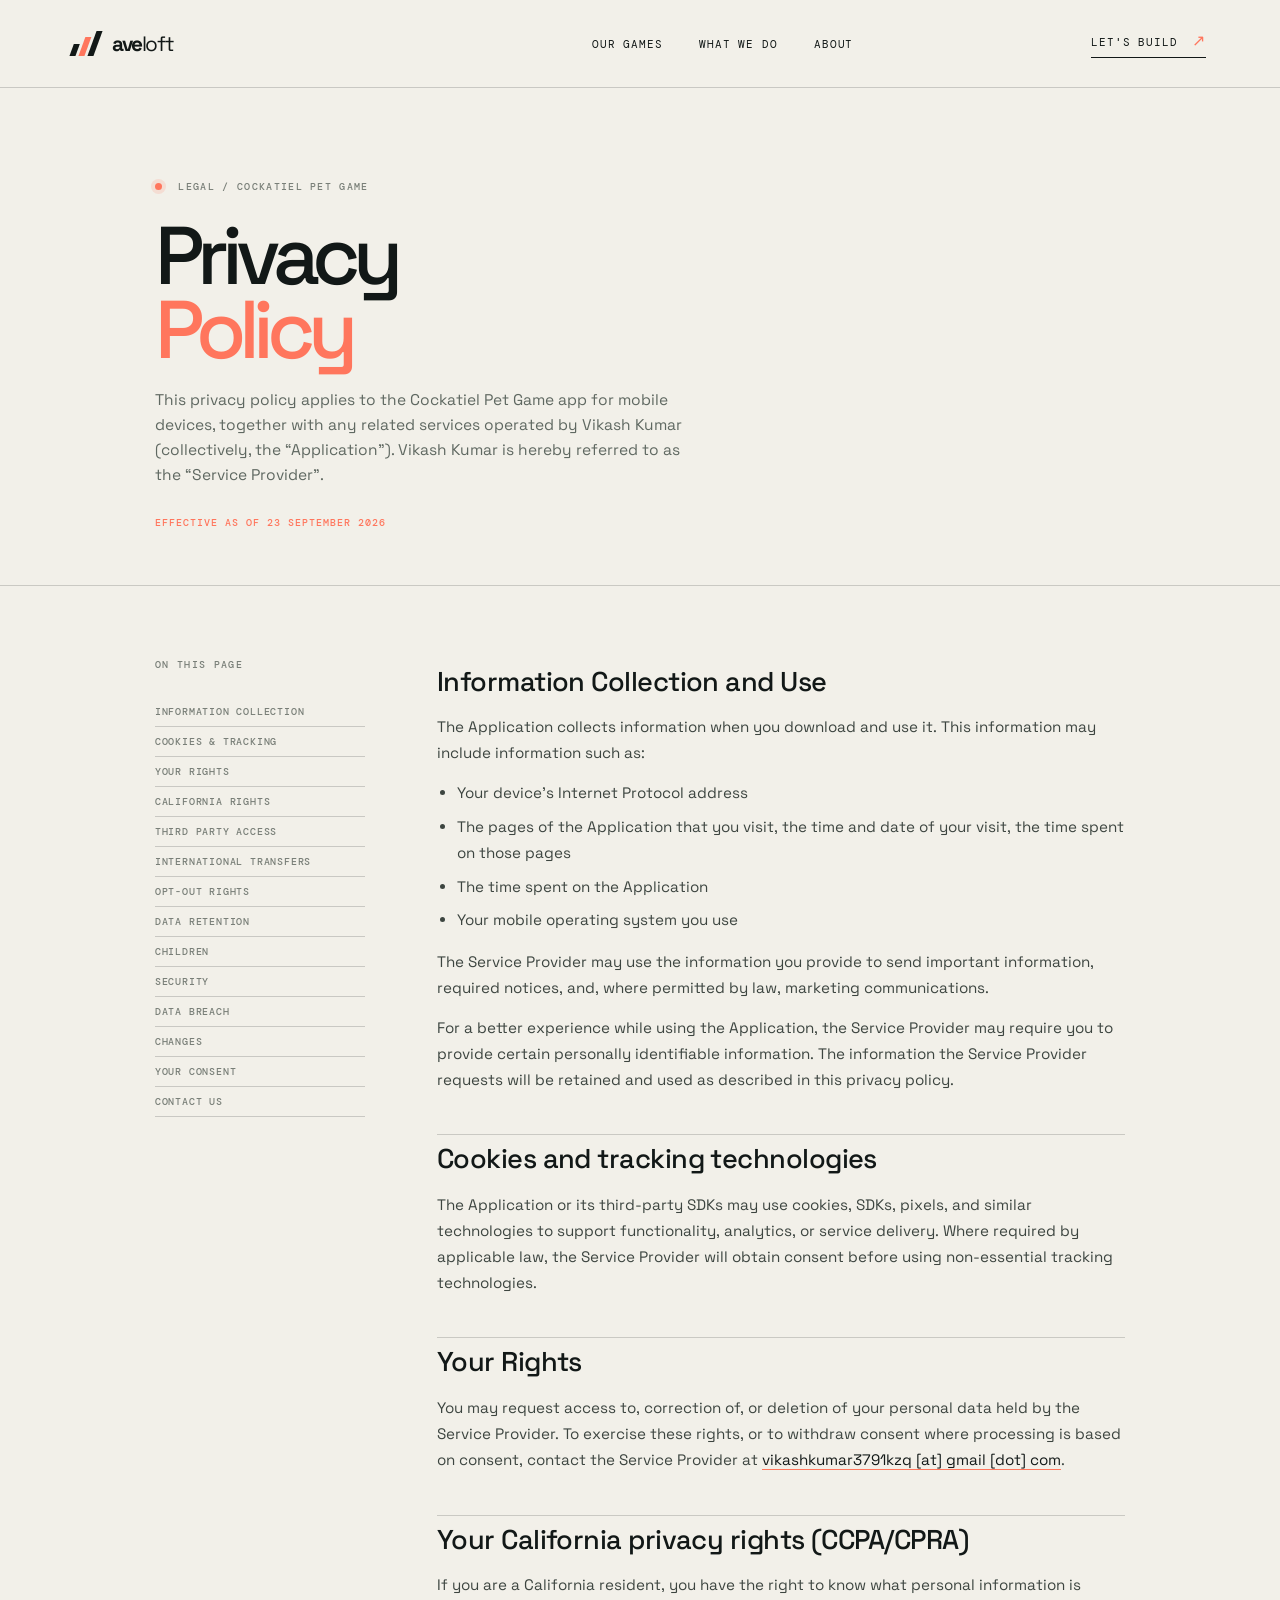
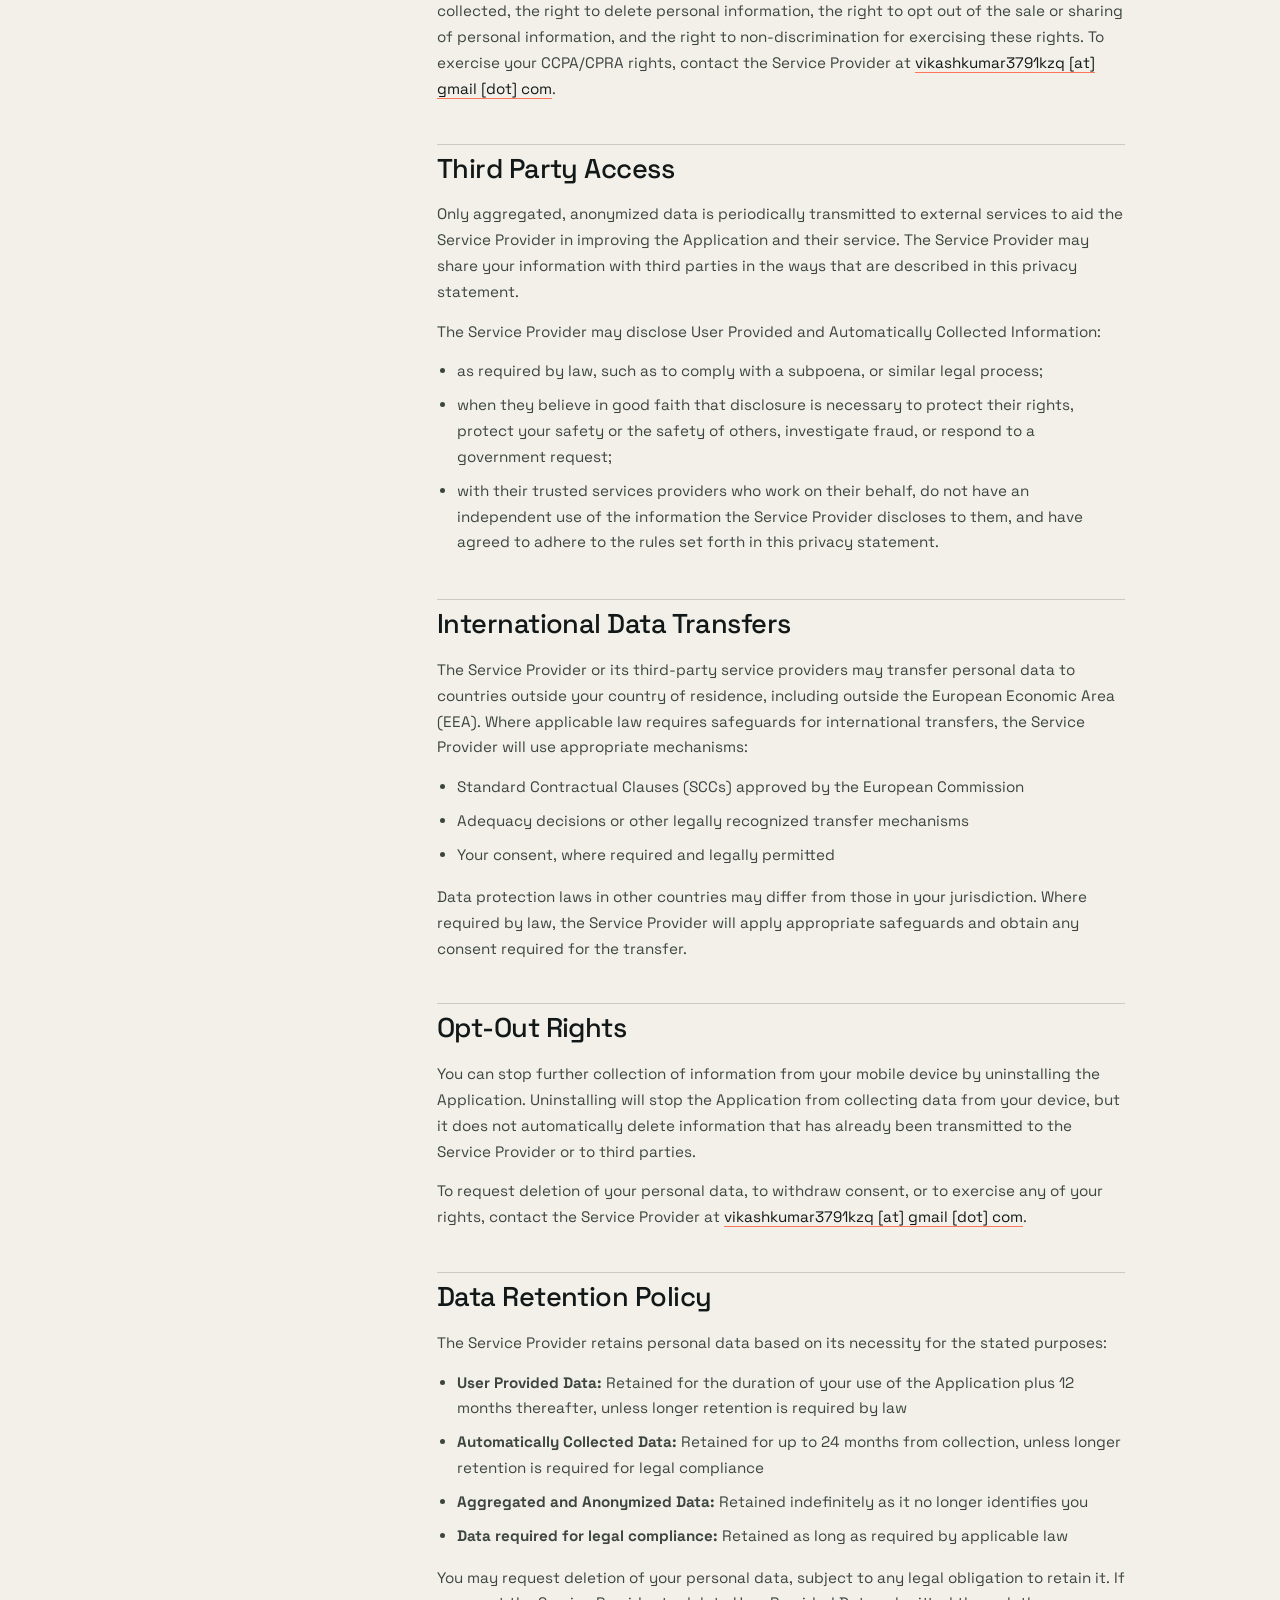
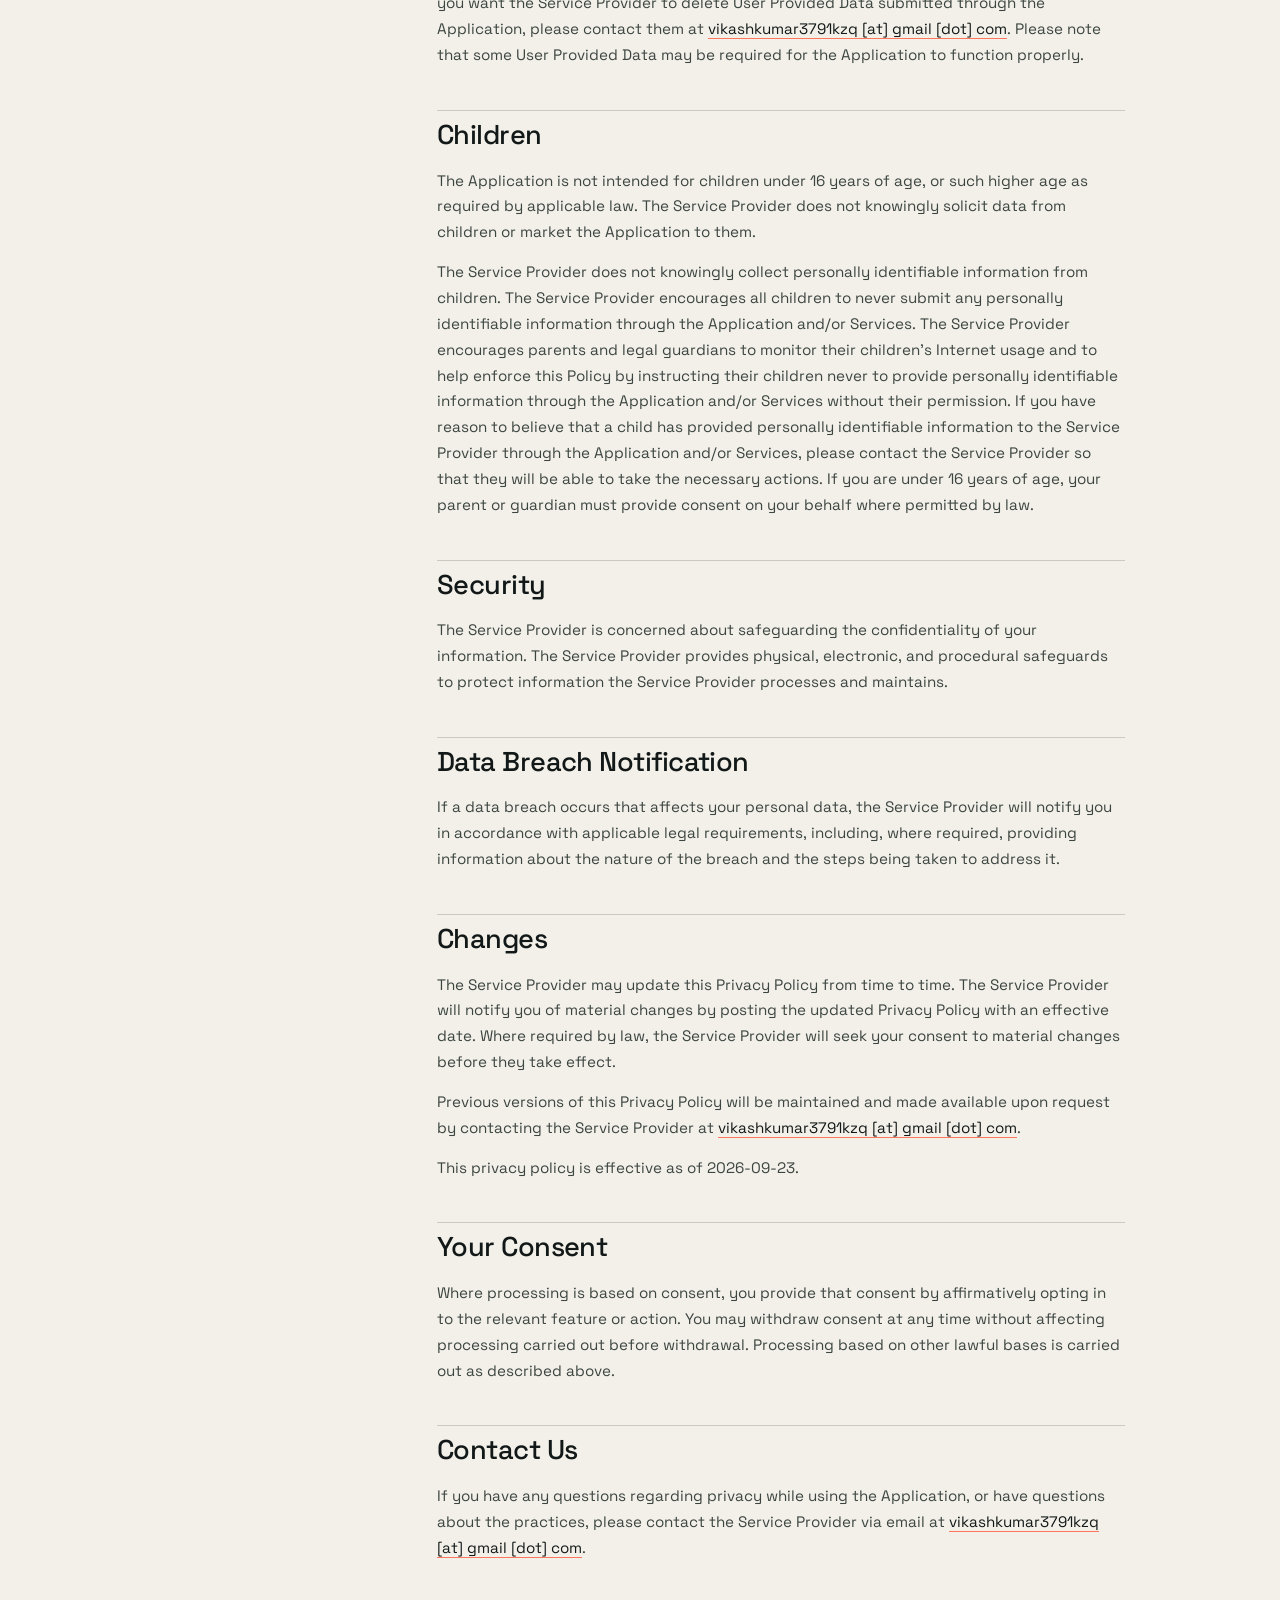
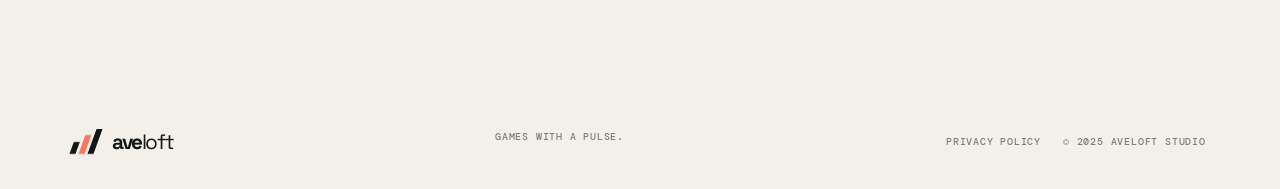
==== privacy-policy.html @ f34772c4 "privacy-policy-page" ====
<!doctype html>
<html lang="en">
<head>
  <meta charset="UTF-8" />
  <meta name="viewport" content="width=device-width, initial-scale=1.0" />
  <meta name="description" content="Privacy policy for the Cockatiel Pet Game app operated by Vikash Kumar / Aveloft." />
  <title>Privacy Policy / Aveloft</title>
  <link rel="preconnect" href="https://fonts.googleapis.com" />
  <link rel="preconnect" href="https://fonts.gstatic.com" crossorigin />
  <link href="https://fonts.googleapis.com/css2?family=DM+Mono:wght@400;500&family=Space+Grotesk:wght@400;500;600;700&display=swap" rel="stylesheet" />
  <link rel="stylesheet" href="styles.css" />
  <script src="script.js" defer></script>
</head>
<body>
  <div class="site-shell">
    <header class="site-header">
      <a class="brand" href="index.html" aria-label="Aveloft home">
        <span class="brand-mark"><i></i><i></i><i></i></span>
        <span>ave<span>loft</span></span>
      </a>
      <nav class="main-nav" aria-label="Main navigation">
        <a href="index.html#work">Our games</a>
        <a href="index.html#craft">What we do</a>
        <a href="index.html#about">About</a>
      </nav>
      <a class="header-cta" href="index.html#contact">Let's build <span>↗</span></a>
      <button class="menu-toggle" type="button" aria-label="Toggle navigation" aria-expanded="false"><span></span><span></span></button>
    </header>

    <main>
      <section class="policy-hero">
        <div>
          <p class="eyebrow"><span class="status-dot"></span> Legal / Cockatiel Pet Game</p>
          <h1>Privacy<br /><em>Policy</em></h1>
          <p class="hero-description">This privacy policy applies to the Cockatiel Pet Game app for mobile devices, together with any related services operated by Vikash Kumar (collectively, the “Application”). Vikash Kumar is hereby referred to as the “Service Provider”.</p>
          <p class="policy-effective">Effective as of 23 September 2026</p>
        </div>
      </section>

      <section class="policy-page">
        <aside class="policy-toc" aria-label="Policy sections">
          <p class="eyebrow">On this page</p>
          <a href="#collection">Information collection</a>
          <a href="#cookies">Cookies &amp; tracking</a>
          <a href="#rights">Your rights</a>
          <a href="#ccpa">California rights</a>
          <a href="#third-parties">Third party access</a>
          <a href="#transfers">International transfers</a>
          <a href="#opt-out">Opt-out rights</a>
          <a href="#retention">Data retention</a>
          <a href="#children">Children</a>
          <a href="#security">Security</a>
          <a href="#breach">Data breach</a>
          <a href="#changes">Changes</a>
          <a href="#consent">Your consent</a>
          <a href="#contact">Contact us</a>
        </aside>

        <article class="policy-article">
          <section id="collection">
            <h2>Information Collection and Use</h2>
            <p>The Application collects information when you download and use it. This information may include information such as:</p>
            <ul>
              <li>Your device’s Internet Protocol address</li>
              <li>The pages of the Application that you visit, the time and date of your visit, the time spent on those pages</li>
              <li>The time spent on the Application</li>
              <li>Your mobile operating system you use</li>
            </ul>
            <p>The Service Provider may use the information you provide to send important information, required notices, and, where permitted by law, marketing communications.</p>
            <p>For a better experience while using the Application, the Service Provider may require you to provide certain personally identifiable information. The information the Service Provider requests will be retained and used as described in this privacy policy.</p>
          </section>

          <section id="cookies">
            <h2>Cookies and tracking technologies</h2>
            <p>The Application or its third-party SDKs may use cookies, SDKs, pixels, and similar technologies to support functionality, analytics, or service delivery. Where required by applicable law, the Service Provider will obtain consent before using non-essential tracking technologies.</p>
          </section>

          <section id="rights">
            <h2>Your Rights</h2>
            <p>You may request access to, correction of, or deletion of your personal data held by the Service Provider. To exercise these rights, or to withdraw consent where processing is based on consent, contact the Service Provider at <a class="mail-guard" href="#contact" data-mail="dmlrYXNoa3VtYXIzNzkxa3px" data-host="Z21haWwuY29t">vikashkumar3791kzq [at] gmail [dot] com</a>.</p>
          </section>

          <section id="ccpa">
            <h2>Your California privacy rights (CCPA/CPRA)</h2>
            <p>If you are a California resident, you have the right to know what personal information is collected, the right to delete personal information, the right to opt out of the sale or sharing of personal information, and the right to non-discrimination for exercising these rights. To exercise your CCPA/CPRA rights, contact the Service Provider at <a class="mail-guard" href="#contact" data-mail="dmlrYXNoa3VtYXIzNzkxa3px" data-host="Z21haWwuY29t">vikashkumar3791kzq [at] gmail [dot] com</a>.</p>
          </section>

          <section id="third-parties">
            <h2>Third Party Access</h2>
            <p>Only aggregated, anonymized data is periodically transmitted to external services to aid the Service Provider in improving the Application and their service. The Service Provider may share your information with third parties in the ways that are described in this privacy statement.</p>
            <p>The Service Provider may disclose User Provided and Automatically Collected Information:</p>
            <ul>
              <li>as required by law, such as to comply with a subpoena, or similar legal process;</li>
              <li>when they believe in good faith that disclosure is necessary to protect their rights, protect your safety or the safety of others, investigate fraud, or respond to a government request;</li>
              <li>with their trusted services providers who work on their behalf, do not have an independent use of the information the Service Provider discloses to them, and have agreed to adhere to the rules set forth in this privacy statement.</li>
            </ul>
          </section>

          <section id="transfers">
            <h2>International Data Transfers</h2>
            <p>The Service Provider or its third-party service providers may transfer personal data to countries outside your country of residence, including outside the European Economic Area (EEA). Where applicable law requires safeguards for international transfers, the Service Provider will use appropriate mechanisms:</p>
            <ul>
              <li>Standard Contractual Clauses (SCCs) approved by the European Commission</li>
              <li>Adequacy decisions or other legally recognized transfer mechanisms</li>
              <li>Your consent, where required and legally permitted</li>
            </ul>
            <p>Data protection laws in other countries may differ from those in your jurisdiction. Where required by law, the Service Provider will apply appropriate safeguards and obtain any consent required for the transfer.</p>
          </section>

          <section id="opt-out">
            <h2>Opt-Out Rights</h2>
            <p>You can stop further collection of information from your mobile device by uninstalling the Application. Uninstalling will stop the Application from collecting data from your device, but it does not automatically delete information that has already been transmitted to the Service Provider or to third parties.</p>
            <p>To request deletion of your personal data, to withdraw consent, or to exercise any of your rights, contact the Service Provider at <a class="mail-guard" href="#contact" data-mail="dmlrYXNoa3VtYXIzNzkxa3px" data-host="Z21haWwuY29t">vikashkumar3791kzq [at] gmail [dot] com</a>.</p>
          </section>

          <section id="retention">
            <h2>Data Retention Policy</h2>
            <p>The Service Provider retains personal data based on its necessity for the stated purposes:</p>
            <ul>
              <li><strong>User Provided Data:</strong> Retained for the duration of your use of the Application plus 12 months thereafter, unless longer retention is required by law</li>
              <li><strong>Automatically Collected Data:</strong> Retained for up to 24 months from collection, unless longer retention is required for legal compliance</li>
              <li><strong>Aggregated and Anonymized Data:</strong> Retained indefinitely as it no longer identifies you</li>
              <li><strong>Data required for legal compliance:</strong> Retained as long as required by applicable law</li>
            </ul>
            <p>You may request deletion of your personal data, subject to any legal obligation to retain it. If you want the Service Provider to delete User Provided Data submitted through the Application, please contact them at <a class="mail-guard" href="#contact" data-mail="dmlrYXNoa3VtYXIzNzkxa3px" data-host="Z21haWwuY29t">vikashkumar3791kzq [at] gmail [dot] com</a>. Please note that some User Provided Data may be required for the Application to function properly.</p>
          </section>

          <section id="children">
            <h2>Children</h2>
            <p>The Application is not intended for children under 16 years of age, or such higher age as required by applicable law. The Service Provider does not knowingly solicit data from children or market the Application to them.</p>
            <p>The Service Provider does not knowingly collect personally identifiable information from children. The Service Provider encourages all children to never submit any personally identifiable information through the Application and/or Services. The Service Provider encourages parents and legal guardians to monitor their children’s Internet usage and to help enforce this Policy by instructing their children never to provide personally identifiable information through the Application and/or Services without their permission. If you have reason to believe that a child has provided personally identifiable information to the Service Provider through the Application and/or Services, please contact the Service Provider so that they will be able to take the necessary actions. If you are under 16 years of age, your parent or guardian must provide consent on your behalf where permitted by law.</p>
          </section>

          <section id="security">
            <h2>Security</h2>
            <p>The Service Provider is concerned about safeguarding the confidentiality of your information. The Service Provider provides physical, electronic, and procedural safeguards to protect information the Service Provider processes and maintains.</p>
          </section>

          <section id="breach">
            <h2>Data Breach Notification</h2>
            <p>If a data breach occurs that affects your personal data, the Service Provider will notify you in accordance with applicable legal requirements, including, where required, providing information about the nature of the breach and the steps being taken to address it.</p>
          </section>

          <section id="changes">
            <h2>Changes</h2>
            <p>The Service Provider may update this Privacy Policy from time to time. The Service Provider will notify you of material changes by posting the updated Privacy Policy with an effective date. Where required by law, the Service Provider will seek your consent to material changes before they take effect.</p>
            <p>Previous versions of this Privacy Policy will be maintained and made available upon request by contacting the Service Provider at <a class="mail-guard" href="#contact" data-mail="dmlrYXNoa3VtYXIzNzkxa3px" data-host="Z21haWwuY29t">vikashkumar3791kzq [at] gmail [dot] com</a>.</p>
            <p>This privacy policy is effective as of 2026-09-23.</p>
          </section>

          <section id="consent">
            <h2>Your Consent</h2>
            <p>Where processing is based on consent, you provide that consent by affirmatively opting in to the relevant feature or action. You may withdraw consent at any time without affecting processing carried out before withdrawal. Processing based on other lawful bases is carried out as described above.</p>
          </section>

          <section id="contact">
            <h2>Contact Us</h2>
            <p>If you have any questions regarding privacy while using the Application, or have questions about the practices, please contact the Service Provider via email at <a class="mail-guard" href="#contact" data-mail="dmlrYXNoa3VtYXIzNzkxa3px" data-host="Z21haWwuY29t">vikashkumar3791kzq [at] gmail [dot] com</a>.</p>
          </section>
        </article>
      </section>
    </main>

    <footer class="site-footer">
      <a class="brand" href="index.html"><span class="brand-mark"><i></i><i></i><i></i></span><span>ave<span>loft</span></span></a>
      <p>Games with a pulse.</p>
      <div class="footer-meta">
        <a href="privacy-policy.html">Privacy Policy</a>
        <span class="footer-copy">© 2025 Aveloft Studio</span>
      </div>
    </footer>
  </div>
</body>
</html>
---- styles.css ----
:root{--ink:#121817;--paper:#f2f0e9;--lime:#d8f36b;--coral:#ff765d;--muted:#797f78;--line:rgba(18,24,23,.18);--mono:'DM Mono',monospace;--display:'Space Grotesk',sans-serif}*{box-sizing:border-box}html{scroll-behavior:smooth}body{margin:0;background:var(--paper);color:var(--ink);font-family:var(--display);overflow-x:hidden}.site-shell{max-width:1440px;margin:0 auto;background:var(--paper)}.site-header{height:88px;display:flex;align-items:center;justify-content:space-between;padding:0 5.8vw;border-bottom:1px solid var(--line);position:relative;z-index:4}.brand{display:flex;align-items:center;gap:11px;color:var(--ink);text-decoration:none;font-size:1.3rem;font-weight:700;letter-spacing:-.07em}.brand>span:last-child>span{font-weight:400}.brand-mark{width:27px;height:25px;display:flex;align-items:end;gap:3px;transform:skew(-20deg)}.brand-mark i{width:6px;background:var(--ink);display:block}.brand-mark i:nth-child(1){height:12px}.brand-mark i:nth-child(2){height:19px;background:var(--coral)}.brand-mark i:nth-child(3){height:25px}.main-nav{display:flex;gap:36px;margin-left:16%}.main-nav a,.header-cta,.text-link{color:var(--ink);text-decoration:none;font-family:var(--mono);font-size:.7rem;text-transform:uppercase;letter-spacing:.08em}.main-nav a{transition:color .2s}.main-nav a:hover{color:var(--coral)}.header-cta{border-bottom:1px solid var(--ink);padding-bottom:6px}.header-cta span,.text-link span,.contact-email span{color:var(--coral);font-size:1rem;margin-left:6px}.menu-toggle{display:none;background:none;border:0}.hero{min-height:675px;display:grid;grid-template-columns:47% 53%;position:relative;border-bottom:1px solid var(--line)}.hero-copy{padding:116px 5.8vw 80px 12.1vw;position:relative;z-index:1}.eyebrow{font:500 .64rem var(--mono);text-transform:uppercase;letter-spacing:.13em;margin:0 0 26px;color:var(--muted)}.status-dot{display:inline-block;background:var(--coral);width:7px;height:7px;border-radius:50%;margin-right:9px;box-shadow:0 0 0 4px rgba(255,118,93,.16)}h1,h2,h3,p{margin-top:0}h1,h2{font-weight:500;letter-spacing:-.085em;line-height:.9}h1{font-size:clamp(4rem,7.2vw,7rem);margin-bottom:34px}h1 em,h2 em{font-style:normal;color:var(--coral)}.hero-description{font-size:.97rem;line-height:1.6;max-width:340px;color:#5f6861}.hero-actions{display:flex;align-items:center;gap:28px;margin-top:42px}.button{display:inline-flex;align-items:center;gap:29px;text-decoration:none;font:500 .67rem var(--mono);text-transform:uppercase;letter-spacing:.08em;padding:16px 18px}.button-primary{background:var(--ink);color:var(--paper);transition:transform .2s,background .2s}.button-primary:hover{background:var(--coral);transform:translateY(-3px)}.button-primary span{font-size:1.1rem}.text-link{border-bottom:1px solid var(--ink);padding-bottom:6px}.hero-art{background:#1d2825;position:relative;overflow:hidden;min-height:675px}.hero-art:before{content:'';position:absolute;inset:0;background:linear-gradient(125deg,rgba(216,243,107,.16),transparent 48%),repeating-linear-gradient(130deg,transparent 0 85px,rgba(216,243,107,.04) 86px 87px)}.art-label,.visual-tag,.art-index,.craft-note{font:500 .6rem var(--mono);letter-spacing:.12em;color:var(--lime)}.art-label{position:absolute;top:34px;left:36px}.moon{width:185px;height:185px;border:1px solid rgba(216,243,107,.45);border-radius:50%;position:absolute;top:101px;right:15%;box-shadow:0 0 70px rgba(216,243,107,.16)}.moon:after{content:'';position:absolute;width:120px;height:120px;background:var(--lime);border-radius:50%;top:25px;left:22px;opacity:.9;filter:blur(1px)}.mountain{position:absolute;bottom:170px;width:0;height:0;border-left:240px solid transparent;border-right:240px solid transparent}.mountain-back{right:26%;border-bottom:260px solid #334740;transform:scale(1.35)}.mountain-front{right:-2%;border-left-width:300px;border-right-width:300px;border-bottom:205px solid #273632}.road{position:absolute;bottom:-40px;left:26%;width:58%;height:260px;background:#111b19;clip-path:polygon(38% 0,60% 0,100% 100%,0 100%);border-top:1px solid var(--lime);transform:rotate(2deg)}.road span{position:absolute;height:35px;width:4px;background:var(--lime);left:50%;opacity:.75}.road span:nth-child(1){top:35px}.road span:nth-child(2){top:105px}.road span:nth-child(3){top:181px}.hero-car{position:absolute;bottom:144px;left:46%;width:145px;height:62px;transform:rotate(-8deg);z-index:2}.car-body{position:absolute;bottom:8px;left:4px;width:130px;height:31px;background:var(--coral);clip-path:polygon(0 35%,20% 25%,36% 0,69% 0,86% 27%,100% 34%,96% 83%,75% 100%,22% 100%,4% 78%)}.car-window{position:absolute;left:43px;top:5px;width:42px;height:18px;background:#1d2825;clip-path:polygon(0 100%,23% 0,67% 0,100% 100%)}.wheel{position:absolute;bottom:0;width:20px;height:20px;border-radius:50%;background:#0c1110;border:4px solid #59645c}.wheel-left{left:21px}.wheel-right{right:17px}.art-caption{position:absolute;bottom:34px;left:36px;color:var(--paper);display:flex;flex-direction:column;gap:7px}.art-caption strong{font-size:1.1rem;font-weight:500}.art-caption span{font:500 .6rem var(--mono);color:var(--lime);text-transform:uppercase}.art-index{position:absolute;right:34px;bottom:35px;text-align:right;font-size:1.45rem;line-height:1}.art-index small{font-size:.6rem;color:#8e9c8c}.hero-scroll{position:absolute;bottom:34px;left:5.8vw;font:500 .6rem var(--mono);text-transform:uppercase;letter-spacing:.11em;color:var(--muted)}.hero-scroll span{color:var(--coral);font-size:1rem;margin-left:12px}.marquee{overflow:hidden;background:var(--lime);padding:19px 0;border-bottom:1px solid var(--ink)}.marquee-track{display:flex;align-items:center;justify-content:space-around;white-space:nowrap;animation:slide 24s linear infinite;font:500 .71rem var(--mono);letter-spacing:.13em}.marquee b{font-size:1rem;color:var(--coral)}@keyframes slide{to{transform:translateX(-15%)}}.section{padding:130px 12.1vw}.section-heading{display:flex;justify-content:space-between;align-items:end;margin-bottom:62px}.section-heading h2,.craft-copy h2,.about-heading h2,.contact h2{font-size:clamp(3.4rem,6vw,6rem);margin:0}.section-intro{max-width:235px;line-height:1.5;color:var(--muted);font-size:.85rem;margin-bottom:7px}.project-grid{display:grid;grid-template-columns:repeat(3,1fr);gap:18px}.project-card{min-width:0}.project-visual{height:350px;position:relative;overflow:hidden}.racer-visual{background:#e9d57c}.racer-visual:before{content:'';position:absolute;background:#344942;width:120%;height:76px;transform:rotate(-28deg);top:123px;left:-20px;border-top:6px solid var(--coral);border-bottom:6px solid var(--ink)}.track-line{position:absolute;top:165px;left:-10px;width:120%;height:2px;background:var(--lime);transform:rotate(-28deg)}.mini-car{position:absolute;top:142px;left:48%;width:48px;height:21px;background:var(--coral);transform:rotate(-28deg);z-index:1;box-shadow:18px 10px 0 -7px var(--ink),-15px -1px 0 -7px var(--ink)}.obby-visual{background:#8bbfc4}.obby-visual:before{content:'';position:absolute;inset:0;background:linear-gradient(150deg,transparent 40%,rgba(255,255,255,.24) 41% 43%,transparent 44%)}.obby-block{position:absolute;background:var(--coral);transform:rotate(45deg);box-shadow:7px 7px 0 rgba(18,24,23,.18)}.block-a{width:90px;height:90px;left:12%;top:38%}.block-b{width:125px;height:125px;right:11%;top:16%;background:var(--lime)}.block-c{width:50px;height:50px;right:28%;bottom:8%;background:var(--ink)}.obby-character{position:absolute;width:27px;height:57px;background:var(--ink);top:38%;left:49%;border-radius:12px 12px 7px 7px;z-index:2}.obby-character:before{content:'';position:absolute;width:31px;height:31px;background:var(--paper);border:5px solid var(--ink);border-radius:50%;top:-24px;left:-2px}.open-visual{background:#e78161}.open-visual:before{content:'';position:absolute;inset:0;background:linear-gradient(170deg,rgba(216,243,107,.58),transparent 48%),linear-gradient(20deg,#37554c 0 30%,transparent 30%)}.open-sun{position:absolute;width:125px;height:125px;border-radius:50%;border:1px solid var(--paper);right:14%;top:15%;box-shadow:0 0 0 22px rgba(242,240,233,.08)}.open-tower{position:absolute;bottom:95px;left:42%;width:38px;height:130px;background:var(--ink);clip-path:polygon(27% 0,75% 0,100% 100%,0 100%)}.open-tower:after{content:'';position:absolute;top:25px;left:12px;width:7px;height:7px;background:var(--lime);box-shadow:0 27px var(--lime),0 54px var(--lime)}.open-ground{position:absolute;bottom:-25px;left:-10%;width:125%;height:100px;background:#304b42;border-radius:50% 50% 0 0}.visual-tag{position:absolute;z-index:3;top:20px;left:20px;color:var(--ink)}.visual-number{position:absolute;z-index:3;right:20px;bottom:17px;font:500 4rem var(--display);color:rgba(242,240,233,.55);letter-spacing:-.1em}.project-meta{display:flex;justify-content:space-between;padding:20px 4px 0;border-top:1px solid var(--line);margin-top:10px}.project-meta h3{font-size:1.25rem;font-weight:500;letter-spacing:-.05em;margin-bottom:6px}.project-meta p{font-size:.78rem;color:var(--muted)}.project-arrow{font-size:1.35rem;color:var(--coral)}.craft{background:var(--ink);color:var(--paper);display:grid;grid-template-columns:48% 40%;gap:12%;align-items:center;padding-top:140px;padding-bottom:140px}.craft .eyebrow{color:#8b978e}.craft-visual{height:420px;position:relative;background:#25352f;overflow:hidden}.craft-visual:before{content:'';position:absolute;inset:0;background:linear-gradient(140deg,rgba(216,243,107,.23),transparent 40%);clip-path:polygon(0 0,100% 0,45% 100%,0 100%)}.wireframe-sphere{position:absolute;left:18%;top:16%;width:290px;height:290px;border-radius:50%;background:repeating-radial-gradient(ellipse at center,transparent 0 23px,rgba(216,243,107,.23) 24px 25px),repeating-linear-gradient(90deg,transparent 0 27px,rgba(216,243,107,.2) 28px 29px);transform:rotate(-18deg);border:1px solid var(--lime);box-shadow:0 0 50px rgba(216,243,107,.13)}.craft-orbit{position:absolute;border:1px solid var(--coral);width:360px;height:130px;border-radius:50%;left:3%;top:35%;transform:rotate(-32deg)}.orbit-two{transform:rotate(52deg);border-color:rgba(242,240,233,.5)}.craft-note{position:absolute;right:21px;bottom:20px;line-height:1.6}.craft-copy h2{color:var(--paper);margin-bottom:30px}.craft-copy>p:not(.eyebrow){color:#9ba59d;max-width:390px;font-size:.94rem;line-height:1.7}.skill-list{border-top:1px solid #46544c;margin-top:44px}.skill-list>div{display:grid;grid-template-columns:35px 1fr auto;align-items:baseline;padding:16px 0;border-bottom:1px solid #46544c}.skill-list span,.skill-list small{font:500 .61rem var(--mono);color:#839087}.skill-list strong{font-weight:500;font-size:.9rem}.about{display:grid;grid-template-columns:48% 40%;gap:12%;border-bottom:1px solid var(--line)}.about-body>p{font-size:1.22rem;line-height:1.45;max-width:480px;letter-spacing:-.03em}.about-stats{display:flex;gap:34px;border-top:1px solid var(--line);margin-top:65px;padding-top:20px}.about-stats div{display:flex;flex-direction:column;gap:7px}.about-stats strong{font-size:1.65rem;font-weight:500;color:var(--coral)}.about-stats span{font:500 .58rem var(--mono);text-transform:uppercase;color:var(--muted)}.contact{background:var(--coral);min-height:510px;position:relative;overflow:hidden}.contact:before{content:'AV';position:absolute;font-size:33vw;font-weight:700;letter-spacing:-.15em;right:-.04em;bottom:-.21em;color:rgba(18,24,23,.08)}.contact-inner{position:relative;z-index:1}.contact .eyebrow{color:rgba(18,24,23,.6)}.contact h2{color:var(--ink);margin-bottom:30px}.contact-inner>p:not(.eyebrow){max-width:340px;line-height:1.55;color:rgba(18,24,23,.68);font-size:.9rem}.contact-email{display:inline-flex;color:var(--ink);font-size:1.1rem;text-decoration:none;border-bottom:1px solid var(--ink);padding-bottom:7px;margin-top:25px}.contact-stamp{position:absolute;right:12%;top:30%;width:115px;height:115px;border:1px solid var(--ink);border-radius:50%;display:grid;place-content:center;text-align:center;font-size:2.3rem;line-height:.75;transform:rotate(12deg)}.contact-stamp span{font:500 .48rem var(--mono);margin-top:11px}.site-footer{display:flex;align-items:center;justify-content:space-between;padding:34px 5.8vw;background:var(--paper)}.site-footer p,.footer-copy{font:500 .62rem var(--mono);text-transform:uppercase;color:var(--muted);letter-spacing:.08em}.reveal{opacity:0;transform:translateY(20px);transition:opacity .7s ease,transform .7s ease}.reveal.is-visible{opacity:1;transform:translateY(0)}.reveal-delay{transition-delay:.13s}.reveal-delay-2{transition-delay:.25s}@media(max-width:800px){.site-header{height:74px;padding:0 24px}.main-nav{display:none;position:absolute;top:74px;left:0;right:0;background:var(--paper);margin:0;padding:25px 24px;flex-direction:column;gap:22px;border-bottom:1px solid var(--line)}.main-nav.open{display:flex}.header-cta{display:none}.menu-toggle{display:flex;flex-direction:column;gap:6px}.menu-toggle span{display:block;width:23px;height:1px;background:var(--ink)}.hero{display:block;min-height:0}.hero-copy{padding:75px 24px 70px}.hero-art{min-height:490px}.hero-scroll{display:none}.moon{width:145px;height:145px;top:75px}.moon:after{width:90px;height:90px}.mountain{bottom:135px}.mountain-back{right:5%;border-left-width:180px;border-right-width:180px;border-bottom-width:190px}.mountain-front{right:-20%;border-left-width:220px;border-right-width:220px;border-bottom-width:160px}.road{left:10%;width:85%;height:210px}.hero-car{bottom:122px;left:38%}.art-caption{left:24px;bottom:24px}.art-index{right:24px;bottom:24px}.section{padding:85px 24px}.section-heading{display:block;margin-bottom:43px}.section-heading h2,.craft-copy h2,.about-heading h2,.contact h2{font-size:3.7rem}.section-intro{margin-top:28px}.project-grid{display:block}.project-card{margin-bottom:44px}.project-visual{height:300px}.craft{display:block;padding-top:85px;padding-bottom:85px}.craft-visual{height:320px;margin-bottom:65px}.wireframe-sphere{width:220px;height:220px;left:12%;top:13%}.craft-orbit{width:290px}.about{display:block}.about-body{margin-top:50px}.about-stats{gap:20px;margin-top:50px}.about-stats strong{font-size:1.35rem}.contact{min-height:520px}.contact-stamp{right:10%;top:59%;width:92px;height:92px;font-size:1.8rem}.site-footer{padding:28px 24px;flex-wrap:wrap;gap:20px}.site-footer p{order:3;width:100%;margin:0}.footer-copy{font-size:.52rem} }

.footer-meta{display:flex;align-items:center;gap:22px}
.footer-meta a{font:500 .62rem var(--mono);text-transform:uppercase;color:var(--muted);letter-spacing:.08em;text-decoration:none;border-bottom:1px solid transparent}
.footer-meta a:hover{color:var(--coral);border-bottom-color:var(--coral)}
.policy-hero{padding:92px 12.1vw 56px;border-bottom:1px solid var(--line)}
.policy-hero h1{font-size:clamp(3.2rem,6.4vw,5.6rem);margin-bottom:22px}
.policy-hero .hero-description{max-width:540px}
.policy-effective{font:500 .62rem var(--mono);text-transform:uppercase;letter-spacing:.1em;color:var(--coral);margin:28px 0 0}
.policy-page{padding:72px 12.1vw 120px;display:grid;grid-template-columns:210px minmax(0,720px);gap:72px;align-items:start}
.policy-toc{position:sticky;top:28px}
.policy-toc a{display:block;color:var(--muted);text-decoration:none;font:500 .62rem var(--mono);text-transform:uppercase;letter-spacing:.08em;padding:8px 0;border-bottom:1px solid var(--line);transition:color .2s}
.policy-toc a:hover{color:var(--coral)}
.policy-article section{padding:8px 0 28px;border-bottom:1px solid var(--line)}
.policy-article section:last-child{border-bottom:0;padding-bottom:0}
.policy-article h2{font-size:1.7rem;letter-spacing:-.02em;line-height:1.2;margin:0 0 16px}
.policy-article p,.policy-article li{font-size:.95rem;line-height:1.7;letter-spacing:0;color:#3d4540}
.policy-article p{margin:0 0 14px}
.policy-article ul{margin:0 0 16px;padding-left:20px}
.policy-article li{margin-bottom:8px}
.policy-article a{color:var(--ink);text-decoration:none;border-bottom:1px solid var(--coral)}
.policy-article a:hover{color:var(--coral)}
.policy-note{font:500 .62rem var(--mono);text-transform:uppercase;letter-spacing:.08em;color:var(--muted)!important;margin-top:28px!important}
@media(max-width:800px){.policy-hero{padding:72px 24px 44px}.policy-page{display:block;padding:48px 24px 90px}.policy-toc{position:static;margin-bottom:42px}.policy-article h2{font-size:1.4rem}.footer-meta{order:2}}
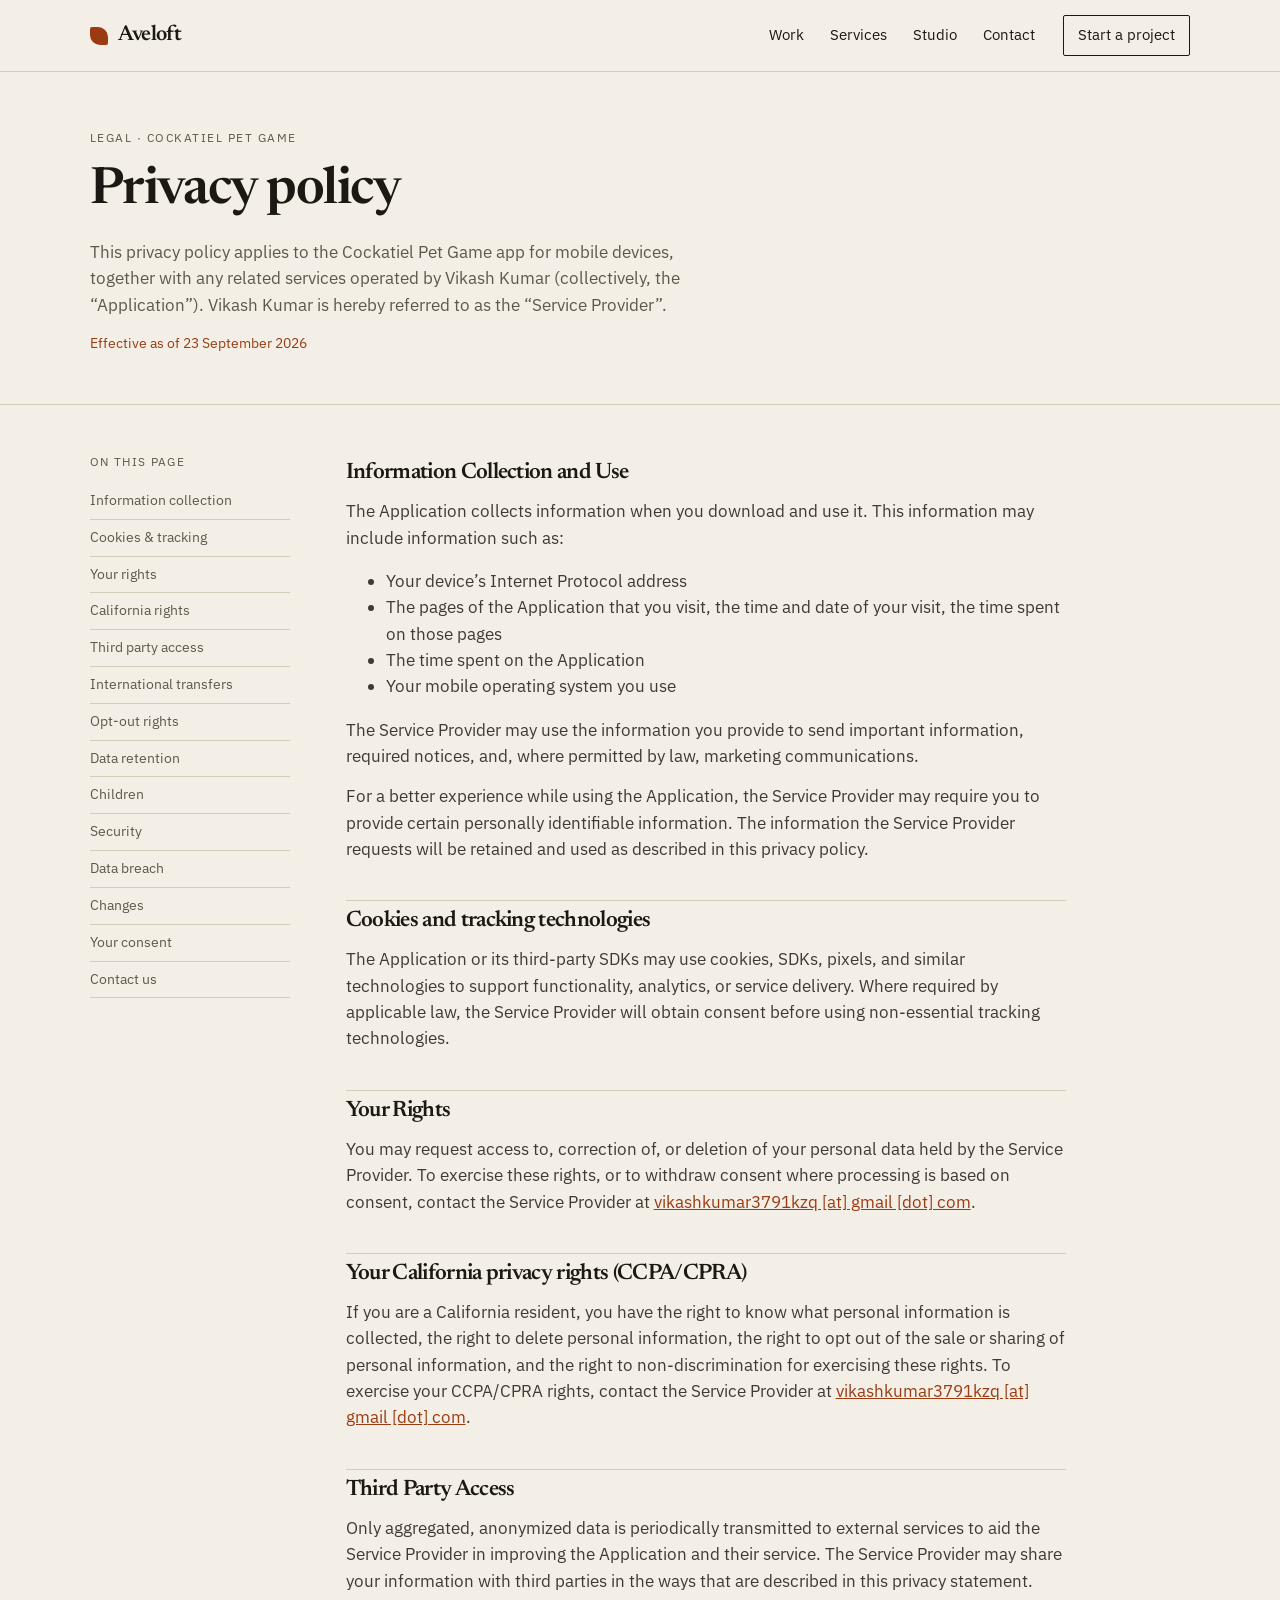
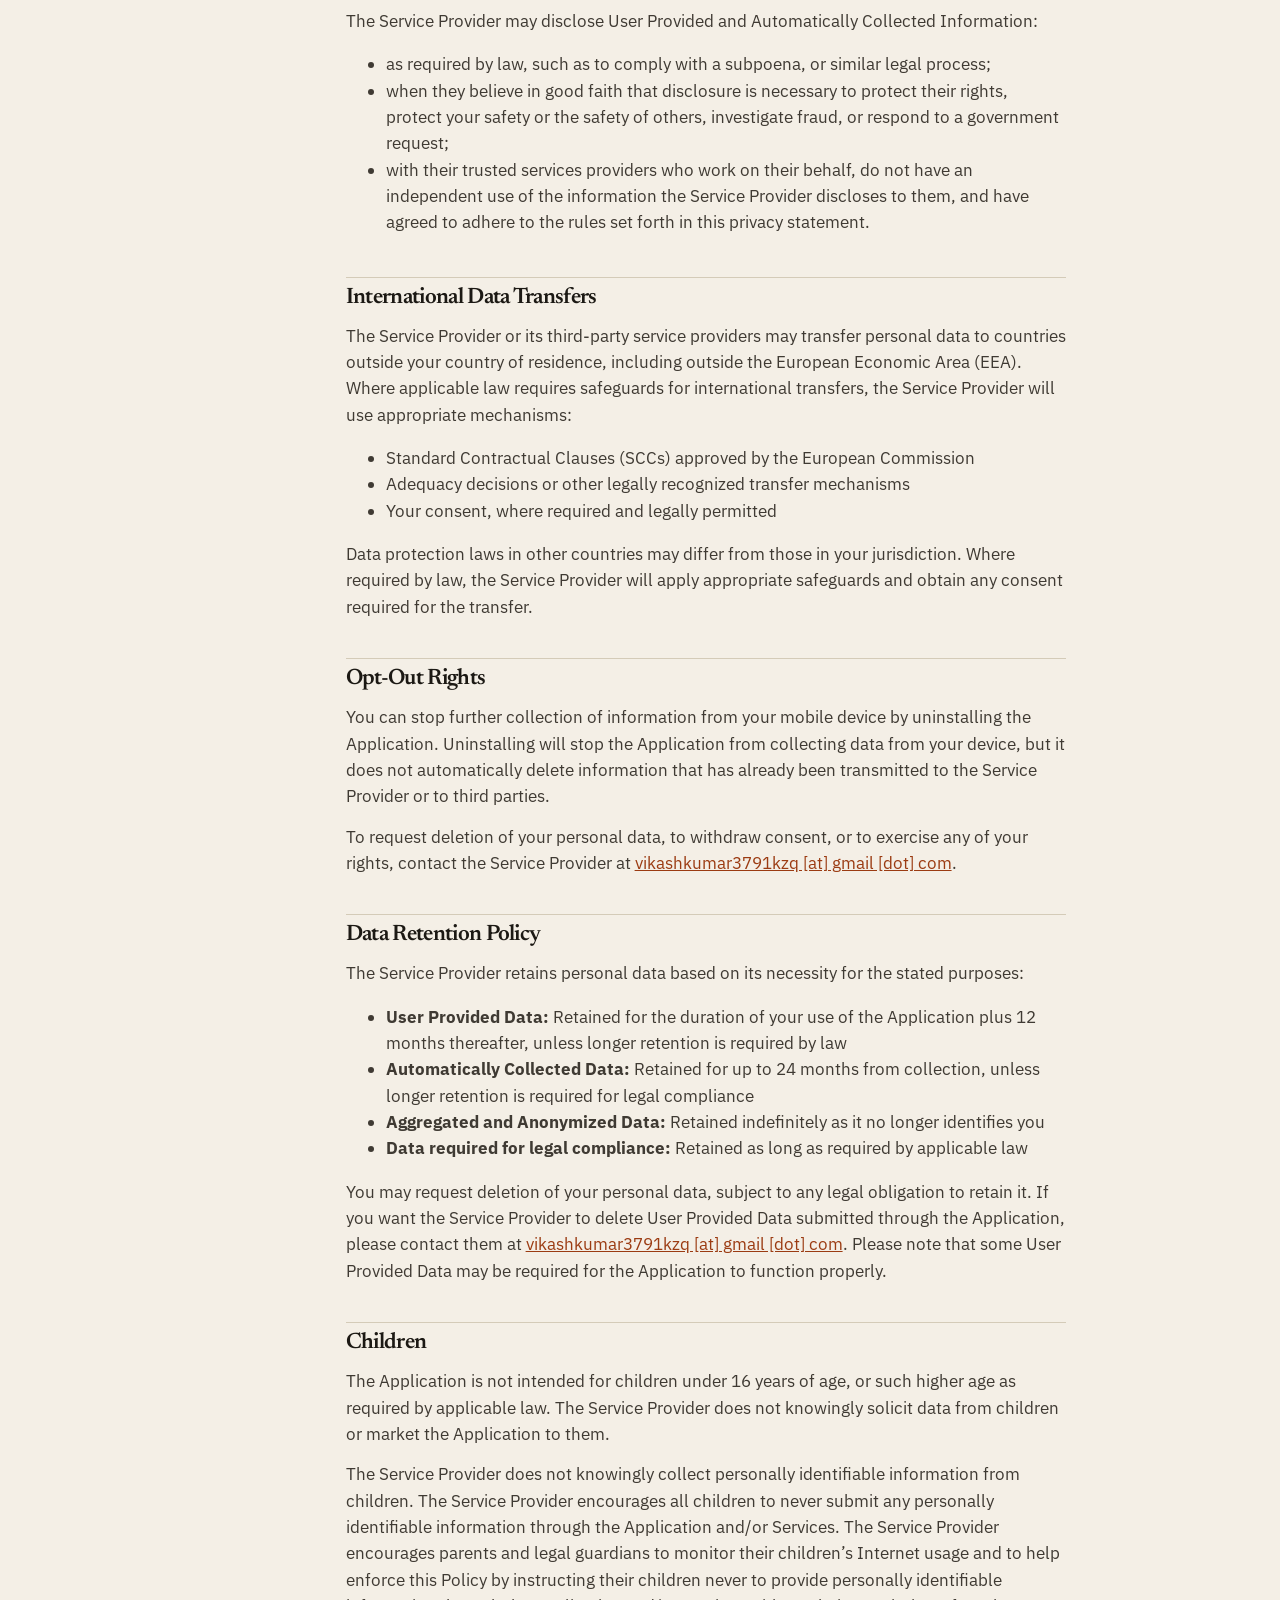
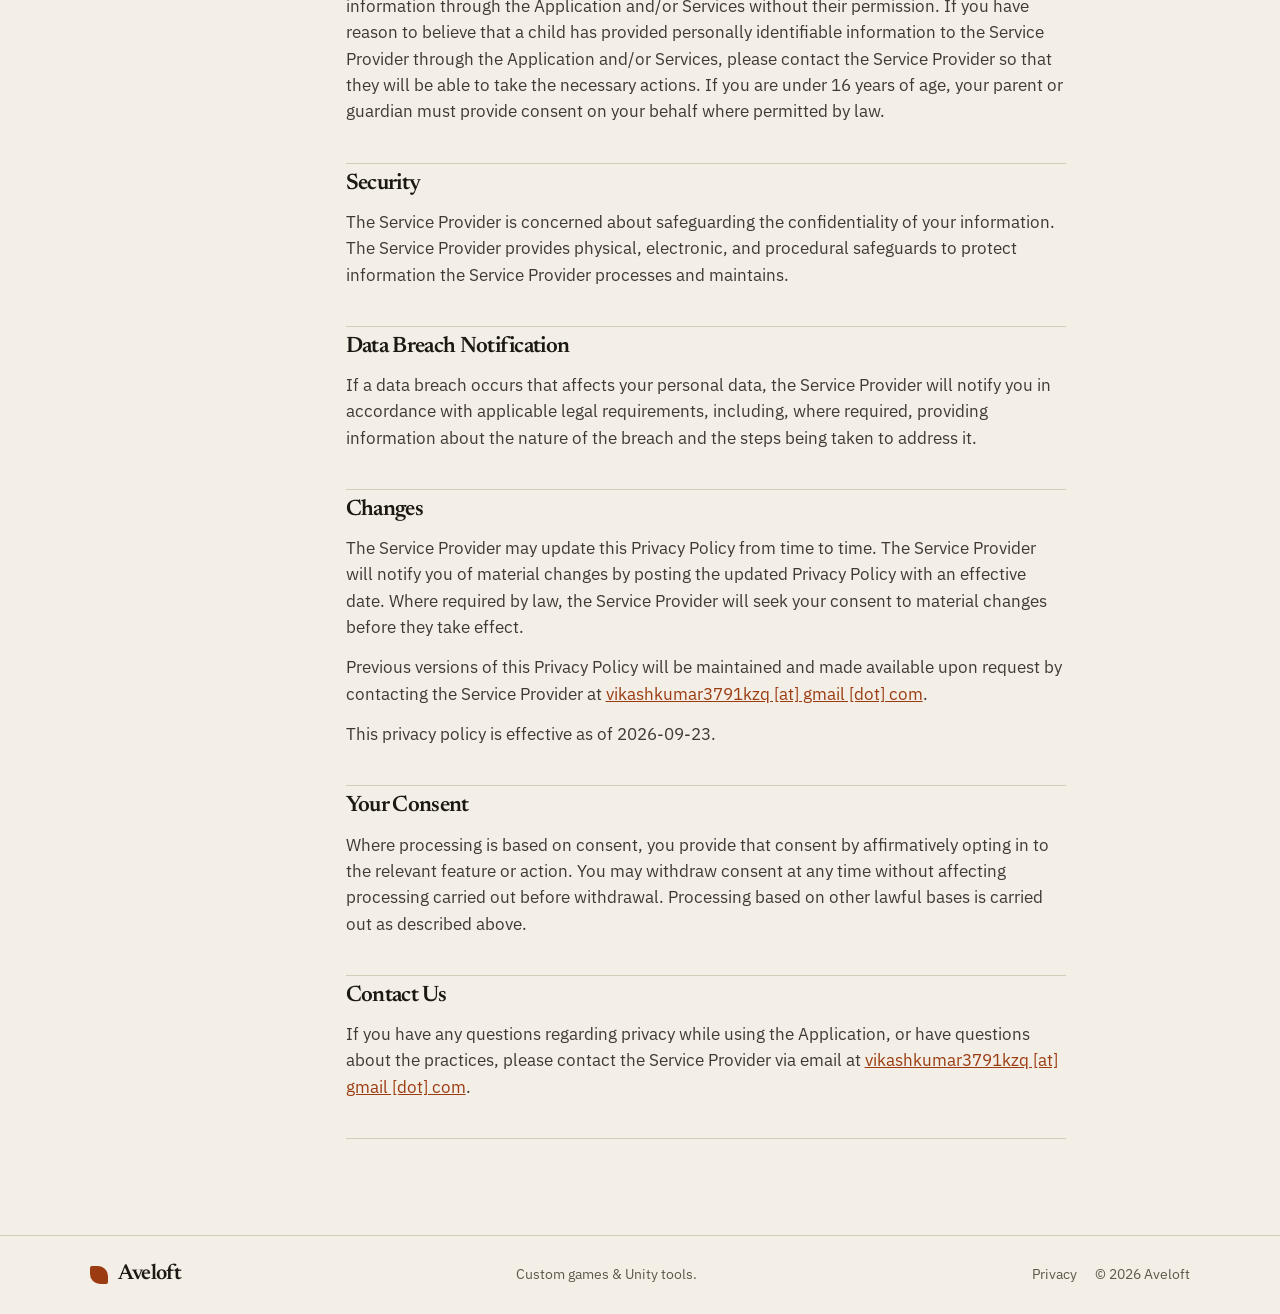
==== commit ac8d1ed3: "Webiste edit" ====
--- a/privacy-policy.html
+++ b/privacy-policy.html
@@ -4,42 +4,43 @@
   <meta charset="UTF-8" />
   <meta name="viewport" content="width=device-width, initial-scale=1.0" />
   <meta name="description" content="Privacy policy for the Cockatiel Pet Game app operated by Vikash Kumar / Aveloft." />
-  <title>Privacy Policy / Aveloft</title>
+  <title>Privacy Policy — Aveloft</title>
+  <link rel="icon" href="images/cockatiel-pet.png" type="image/png" />
   <link rel="preconnect" href="https://fonts.googleapis.com" />
   <link rel="preconnect" href="https://fonts.gstatic.com" crossorigin />
-  <link href="https://fonts.googleapis.com/css2?family=DM+Mono:wght@400;500&family=Space+Grotesk:wght@400;500;600;700&display=swap" rel="stylesheet" />
+  <link href="https://fonts.googleapis.com/css2?family=IBM+Plex+Sans:ital,wght@0,400;0,500;0,600;1,400&family=Newsreader:ital,opsz,wght@0,6..72,400;0,6..72,600;1,6..72,400;1,6..72,500&display=swap" rel="stylesheet" />
   <link rel="stylesheet" href="styles.css" />
   <script src="script.js" defer></script>
 </head>
 <body>
-  <div class="site-shell">
     <header class="site-header">
-      <a class="brand" href="index.html" aria-label="Aveloft home">
-        <span class="brand-mark"><i></i><i></i><i></i></span>
-        <span>ave<span>loft</span></span>
+      <a class="brand" href="index.html">
+        <span class="brand-mark" aria-hidden="true"></span>
+        Aveloft
       </a>
-      <nav class="main-nav" aria-label="Main navigation">
-        <a href="index.html#work">Our games</a>
-        <a href="index.html#craft">What we do</a>
-        <a href="index.html#about">About</a>
+      <nav class="main-nav" aria-label="Primary">
+        <a href="index.html#work">Work</a>
+        <a href="index.html#services">Services</a>
+        <a href="index.html#studio">Studio</a>
+        <a href="index.html#contact">Contact</a>
       </nav>
-      <a class="header-cta" href="index.html#contact">Let's build <span>↗</span></a>
-      <button class="menu-toggle" type="button" aria-label="Toggle navigation" aria-expanded="false"><span></span><span></span></button>
+      <a class="header-cta" href="index.html#contact">Start a project</a>
+      <button class="menu-toggle" type="button" aria-label="Open menu" aria-expanded="false"><span></span><span></span></button>
     </header>
 
     <main>
       <section class="policy-hero">
         <div>
-          <p class="eyebrow"><span class="status-dot"></span> Legal / Cockatiel Pet Game</p>
-          <h1>Privacy<br /><em>Policy</em></h1>
-          <p class="hero-description">This privacy policy applies to the Cockatiel Pet Game app for mobile devices, together with any related services operated by Vikash Kumar (collectively, the “Application”). Vikash Kumar is hereby referred to as the “Service Provider”.</p>
+          <p class="kicker">Legal · Cockatiel Pet Game</p>
+          <h1>Privacy policy</h1>
+          <p class="lede">This privacy policy applies to the Cockatiel Pet Game app for mobile devices, together with any related services operated by Vikash Kumar (collectively, the “Application”). Vikash Kumar is hereby referred to as the “Service Provider”.</p>
           <p class="policy-effective">Effective as of 23 September 2026</p>
         </div>
       </section>
 
       <section class="policy-page">
         <aside class="policy-toc" aria-label="Policy sections">
-          <p class="eyebrow">On this page</p>
+          <p class="aside-label">On this page</p>
           <a href="#collection">Information collection</a>
           <a href="#cookies">Cookies &amp; tracking</a>
           <a href="#rights">Your rights</a>
@@ -162,13 +163,12 @@
     </main>
 
     <footer class="site-footer">
-      <a class="brand" href="index.html"><span class="brand-mark"><i></i><i></i><i></i></span><span>ave<span>loft</span></span></a>
-      <p>Games with a pulse.</p>
+      <a class="brand" href="index.html"><span class="brand-mark" aria-hidden="true"></span> Aveloft</a>
+      <p>Custom games &amp; Unity tools.</p>
       <div class="footer-meta">
-        <a href="privacy-policy.html">Privacy Policy</a>
-        <span class="footer-copy">© 2025 Aveloft Studio</span>
+        <a href="privacy-policy.html">Privacy</a>
+        <span>© 2026 Aveloft</span>
       </div>
     </footer>
-  </div>
 </body>
 </html>
--- a/styles.css
+++ b/styles.css
@@ -1,24 +1,453 @@
-:root{--ink:#121817;--paper:#f2f0e9;--lime:#d8f36b;--coral:#ff765d;--muted:#797f78;--line:rgba(18,24,23,.18);--mono:'DM Mono',monospace;--display:'Space Grotesk',sans-serif}*{box-sizing:border-box}html{scroll-behavior:smooth}body{margin:0;background:var(--paper);color:var(--ink);font-family:var(--display);overflow-x:hidden}.site-shell{max-width:1440px;margin:0 auto;background:var(--paper)}.site-header{height:88px;display:flex;align-items:center;justify-content:space-between;padding:0 5.8vw;border-bottom:1px solid var(--line);position:relative;z-index:4}.brand{display:flex;align-items:center;gap:11px;color:var(--ink);text-decoration:none;font-size:1.3rem;font-weight:700;letter-spacing:-.07em}.brand>span:last-child>span{font-weight:400}.brand-mark{width:27px;height:25px;display:flex;align-items:end;gap:3px;transform:skew(-20deg)}.brand-mark i{width:6px;background:var(--ink);display:block}.brand-mark i:nth-child(1){height:12px}.brand-mark i:nth-child(2){height:19px;background:var(--coral)}.brand-mark i:nth-child(3){height:25px}.main-nav{display:flex;gap:36px;margin-left:16%}.main-nav a,.header-cta,.text-link{color:var(--ink);text-decoration:none;font-family:var(--mono);font-size:.7rem;text-transform:uppercase;letter-spacing:.08em}.main-nav a{transition:color .2s}.main-nav a:hover{color:var(--coral)}.header-cta{border-bottom:1px solid var(--ink);padding-bottom:6px}.header-cta span,.text-link span,.contact-email span{color:var(--coral);font-size:1rem;margin-left:6px}.menu-toggle{display:none;background:none;border:0}.hero{min-height:675px;display:grid;grid-template-columns:47% 53%;position:relative;border-bottom:1px solid var(--line)}.hero-copy{padding:116px 5.8vw 80px 12.1vw;position:relative;z-index:1}.eyebrow{font:500 .64rem var(--mono);text-transform:uppercase;letter-spacing:.13em;margin:0 0 26px;color:var(--muted)}.status-dot{display:inline-block;background:var(--coral);width:7px;height:7px;border-radius:50%;margin-right:9px;box-shadow:0 0 0 4px rgba(255,118,93,.16)}h1,h2,h3,p{margin-top:0}h1,h2{font-weight:500;letter-spacing:-.085em;line-height:.9}h1{font-size:clamp(4rem,7.2vw,7rem);margin-bottom:34px}h1 em,h2 em{font-style:normal;color:var(--coral)}.hero-description{font-size:.97rem;line-height:1.6;max-width:340px;color:#5f6861}.hero-actions{display:flex;align-items:center;gap:28px;margin-top:42px}.button{display:inline-flex;align-items:center;gap:29px;text-decoration:none;font:500 .67rem var(--mono);text-transform:uppercase;letter-spacing:.08em;padding:16px 18px}.button-primary{background:var(--ink);color:var(--paper);transition:transform .2s,background .2s}.button-primary:hover{background:var(--coral);transform:translateY(-3px)}.button-primary span{font-size:1.1rem}.text-link{border-bottom:1px solid var(--ink);padding-bottom:6px}.hero-art{background:#1d2825;position:relative;overflow:hidden;min-height:675px}.hero-art:before{content:'';position:absolute;inset:0;background:linear-gradient(125deg,rgba(216,243,107,.16),transparent 48%),repeating-linear-gradient(130deg,transparent 0 85px,rgba(216,243,107,.04) 86px 87px)}.art-label,.visual-tag,.art-index,.craft-note{font:500 .6rem var(--mono);letter-spacing:.12em;color:var(--lime)}.art-label{position:absolute;top:34px;left:36px}.moon{width:185px;height:185px;border:1px solid rgba(216,243,107,.45);border-radius:50%;position:absolute;top:101px;right:15%;box-shadow:0 0 70px rgba(216,243,107,.16)}.moon:after{content:'';position:absolute;width:120px;height:120px;background:var(--lime);border-radius:50%;top:25px;left:22px;opacity:.9;filter:blur(1px)}.mountain{position:absolute;bottom:170px;width:0;height:0;border-left:240px solid transparent;border-right:240px solid transparent}.mountain-back{right:26%;border-bottom:260px solid #334740;transform:scale(1.35)}.mountain-front{right:-2%;border-left-width:300px;border-right-width:300px;border-bottom:205px solid #273632}.road{position:absolute;bottom:-40px;left:26%;width:58%;height:260px;background:#111b19;clip-path:polygon(38% 0,60% 0,100% 100%,0 100%);border-top:1px solid var(--lime);transform:rotate(2deg)}.road span{position:absolute;height:35px;width:4px;background:var(--lime);left:50%;opacity:.75}.road span:nth-child(1){top:35px}.road span:nth-child(2){top:105px}.road span:nth-child(3){top:181px}.hero-car{position:absolute;bottom:144px;left:46%;width:145px;height:62px;transform:rotate(-8deg);z-index:2}.car-body{position:absolute;bottom:8px;left:4px;width:130px;height:31px;background:var(--coral);clip-path:polygon(0 35%,20% 25%,36% 0,69% 0,86% 27%,100% 34%,96% 83%,75% 100%,22% 100%,4% 78%)}.car-window{position:absolute;left:43px;top:5px;width:42px;height:18px;background:#1d2825;clip-path:polygon(0 100%,23% 0,67% 0,100% 100%)}.wheel{position:absolute;bottom:0;width:20px;height:20px;border-radius:50%;background:#0c1110;border:4px solid #59645c}.wheel-left{left:21px}.wheel-right{right:17px}.art-caption{position:absolute;bottom:34px;left:36px;color:var(--paper);display:flex;flex-direction:column;gap:7px}.art-caption strong{font-size:1.1rem;font-weight:500}.art-caption span{font:500 .6rem var(--mono);color:var(--lime);text-transform:uppercase}.art-index{position:absolute;right:34px;bottom:35px;text-align:right;font-size:1.45rem;line-height:1}.art-index small{font-size:.6rem;color:#8e9c8c}.hero-scroll{position:absolute;bottom:34px;left:5.8vw;font:500 .6rem var(--mono);text-transform:uppercase;letter-spacing:.11em;color:var(--muted)}.hero-scroll span{color:var(--coral);font-size:1rem;margin-left:12px}.marquee{overflow:hidden;background:var(--lime);padding:19px 0;border-bottom:1px solid var(--ink)}.marquee-track{display:flex;align-items:center;justify-content:space-around;white-space:nowrap;animation:slide 24s linear infinite;font:500 .71rem var(--mono);letter-spacing:.13em}.marquee b{font-size:1rem;color:var(--coral)}@keyframes slide{to{transform:translateX(-15%)}}.section{padding:130px 12.1vw}.section-heading{display:flex;justify-content:space-between;align-items:end;margin-bottom:62px}.section-heading h2,.craft-copy h2,.about-heading h2,.contact h2{font-size:clamp(3.4rem,6vw,6rem);margin:0}.section-intro{max-width:235px;line-height:1.5;color:var(--muted);font-size:.85rem;margin-bottom:7px}.project-grid{display:grid;grid-template-columns:repeat(3,1fr);gap:18px}.project-card{min-width:0}.project-visual{height:350px;position:relative;overflow:hidden}.racer-visual{background:#e9d57c}.racer-visual:before{content:'';position:absolute;background:#344942;width:120%;height:76px;transform:rotate(-28deg);top:123px;left:-20px;border-top:6px solid var(--coral);border-bottom:6px solid var(--ink)}.track-line{position:absolute;top:165px;left:-10px;width:120%;height:2px;background:var(--lime);transform:rotate(-28deg)}.mini-car{position:absolute;top:142px;left:48%;width:48px;height:21px;background:var(--coral);transform:rotate(-28deg);z-index:1;box-shadow:18px 10px 0 -7px var(--ink),-15px -1px 0 -7px var(--ink)}.obby-visual{background:#8bbfc4}.obby-visual:before{content:'';position:absolute;inset:0;background:linear-gradient(150deg,transparent 40%,rgba(255,255,255,.24) 41% 43%,transparent 44%)}.obby-block{position:absolute;background:var(--coral);transform:rotate(45deg);box-shadow:7px 7px 0 rgba(18,24,23,.18)}.block-a{width:90px;height:90px;left:12%;top:38%}.block-b{width:125px;height:125px;right:11%;top:16%;background:var(--lime)}.block-c{width:50px;height:50px;right:28%;bottom:8%;background:var(--ink)}.obby-character{position:absolute;width:27px;height:57px;background:var(--ink);top:38%;left:49%;border-radius:12px 12px 7px 7px;z-index:2}.obby-character:before{content:'';position:absolute;width:31px;height:31px;background:var(--paper);border:5px solid var(--ink);border-radius:50%;top:-24px;left:-2px}.open-visual{background:#e78161}.open-visual:before{content:'';position:absolute;inset:0;background:linear-gradient(170deg,rgba(216,243,107,.58),transparent 48%),linear-gradient(20deg,#37554c 0 30%,transparent 30%)}.open-sun{position:absolute;width:125px;height:125px;border-radius:50%;border:1px solid var(--paper);right:14%;top:15%;box-shadow:0 0 0 22px rgba(242,240,233,.08)}.open-tower{position:absolute;bottom:95px;left:42%;width:38px;height:130px;background:var(--ink);clip-path:polygon(27% 0,75% 0,100% 100%,0 100%)}.open-tower:after{content:'';position:absolute;top:25px;left:12px;width:7px;height:7px;background:var(--lime);box-shadow:0 27px var(--lime),0 54px var(--lime)}.open-ground{position:absolute;bottom:-25px;left:-10%;width:125%;height:100px;background:#304b42;border-radius:50% 50% 0 0}.visual-tag{position:absolute;z-index:3;top:20px;left:20px;color:var(--ink)}.visual-number{position:absolute;z-index:3;right:20px;bottom:17px;font:500 4rem var(--display);color:rgba(242,240,233,.55);letter-spacing:-.1em}.project-meta{display:flex;justify-content:space-between;padding:20px 4px 0;border-top:1px solid var(--line);margin-top:10px}.project-meta h3{font-size:1.25rem;font-weight:500;letter-spacing:-.05em;margin-bottom:6px}.project-meta p{font-size:.78rem;color:var(--muted)}.project-arrow{font-size:1.35rem;color:var(--coral)}.craft{background:var(--ink);color:var(--paper);display:grid;grid-template-columns:48% 40%;gap:12%;align-items:center;padding-top:140px;padding-bottom:140px}.craft .eyebrow{color:#8b978e}.craft-visual{height:420px;position:relative;background:#25352f;overflow:hidden}.craft-visual:before{content:'';position:absolute;inset:0;background:linear-gradient(140deg,rgba(216,243,107,.23),transparent 40%);clip-path:polygon(0 0,100% 0,45% 100%,0 100%)}.wireframe-sphere{position:absolute;left:18%;top:16%;width:290px;height:290px;border-radius:50%;background:repeating-radial-gradient(ellipse at center,transparent 0 23px,rgba(216,243,107,.23) 24px 25px),repeating-linear-gradient(90deg,transparent 0 27px,rgba(216,243,107,.2) 28px 29px);transform:rotate(-18deg);border:1px solid var(--lime);box-shadow:0 0 50px rgba(216,243,107,.13)}.craft-orbit{position:absolute;border:1px solid var(--coral);width:360px;height:130px;border-radius:50%;left:3%;top:35%;transform:rotate(-32deg)}.orbit-two{transform:rotate(52deg);border-color:rgba(242,240,233,.5)}.craft-note{position:absolute;right:21px;bottom:20px;line-height:1.6}.craft-copy h2{color:var(--paper);margin-bottom:30px}.craft-copy>p:not(.eyebrow){color:#9ba59d;max-width:390px;font-size:.94rem;line-height:1.7}.skill-list{border-top:1px solid #46544c;margin-top:44px}.skill-list>div{display:grid;grid-template-columns:35px 1fr auto;align-items:baseline;padding:16px 0;border-bottom:1px solid #46544c}.skill-list span,.skill-list small{font:500 .61rem var(--mono);color:#839087}.skill-list strong{font-weight:500;font-size:.9rem}.about{display:grid;grid-template-columns:48% 40%;gap:12%;border-bottom:1px solid var(--line)}.about-body>p{font-size:1.22rem;line-height:1.45;max-width:480px;letter-spacing:-.03em}.about-stats{display:flex;gap:34px;border-top:1px solid var(--line);margin-top:65px;padding-top:20px}.about-stats div{display:flex;flex-direction:column;gap:7px}.about-stats strong{font-size:1.65rem;font-weight:500;color:var(--coral)}.about-stats span{font:500 .58rem var(--mono);text-transform:uppercase;color:var(--muted)}.contact{background:var(--coral);min-height:510px;position:relative;overflow:hidden}.contact:before{content:'AV';position:absolute;font-size:33vw;font-weight:700;letter-spacing:-.15em;right:-.04em;bottom:-.21em;color:rgba(18,24,23,.08)}.contact-inner{position:relative;z-index:1}.contact .eyebrow{color:rgba(18,24,23,.6)}.contact h2{color:var(--ink);margin-bottom:30px}.contact-inner>p:not(.eyebrow){max-width:340px;line-height:1.55;color:rgba(18,24,23,.68);font-size:.9rem}.contact-email{display:inline-flex;color:var(--ink);font-size:1.1rem;text-decoration:none;border-bottom:1px solid var(--ink);padding-bottom:7px;margin-top:25px}.contact-stamp{position:absolute;right:12%;top:30%;width:115px;height:115px;border:1px solid var(--ink);border-radius:50%;display:grid;place-content:center;text-align:center;font-size:2.3rem;line-height:.75;transform:rotate(12deg)}.contact-stamp span{font:500 .48rem var(--mono);margin-top:11px}.site-footer{display:flex;align-items:center;justify-content:space-between;padding:34px 5.8vw;background:var(--paper)}.site-footer p,.footer-copy{font:500 .62rem var(--mono);text-transform:uppercase;color:var(--muted);letter-spacing:.08em}.reveal{opacity:0;transform:translateY(20px);transition:opacity .7s ease,transform .7s ease}.reveal.is-visible{opacity:1;transform:translateY(0)}.reveal-delay{transition-delay:.13s}.reveal-delay-2{transition-delay:.25s}@media(max-width:800px){.site-header{height:74px;padding:0 24px}.main-nav{display:none;position:absolute;top:74px;left:0;right:0;background:var(--paper);margin:0;padding:25px 24px;flex-direction:column;gap:22px;border-bottom:1px solid var(--line)}.main-nav.open{display:flex}.header-cta{display:none}.menu-toggle{display:flex;flex-direction:column;gap:6px}.menu-toggle span{display:block;width:23px;height:1px;background:var(--ink)}.hero{display:block;min-height:0}.hero-copy{padding:75px 24px 70px}.hero-art{min-height:490px}.hero-scroll{display:none}.moon{width:145px;height:145px;top:75px}.moon:after{width:90px;height:90px}.mountain{bottom:135px}.mountain-back{right:5%;border-left-width:180px;border-right-width:180px;border-bottom-width:190px}.mountain-front{right:-20%;border-left-width:220px;border-right-width:220px;border-bottom-width:160px}.road{left:10%;width:85%;height:210px}.hero-car{bottom:122px;left:38%}.art-caption{left:24px;bottom:24px}.art-index{right:24px;bottom:24px}.section{padding:85px 24px}.section-heading{display:block;margin-bottom:43px}.section-heading h2,.craft-copy h2,.about-heading h2,.contact h2{font-size:3.7rem}.section-intro{margin-top:28px}.project-grid{display:block}.project-card{margin-bottom:44px}.project-visual{height:300px}.craft{display:block;padding-top:85px;padding-bottom:85px}.craft-visual{height:320px;margin-bottom:65px}.wireframe-sphere{width:220px;height:220px;left:12%;top:13%}.craft-orbit{width:290px}.about{display:block}.about-body{margin-top:50px}.about-stats{gap:20px;margin-top:50px}.about-stats strong{font-size:1.35rem}.contact{min-height:520px}.contact-stamp{right:10%;top:59%;width:92px;height:92px;font-size:1.8rem}.site-footer{padding:28px 24px;flex-wrap:wrap;gap:20px}.site-footer p{order:3;width:100%;margin:0}.footer-copy{font-size:.52rem} }
-
-.footer-meta{display:flex;align-items:center;gap:22px}
-.footer-meta a{font:500 .62rem var(--mono);text-transform:uppercase;color:var(--muted);letter-spacing:.08em;text-decoration:none;border-bottom:1px solid transparent}
-.footer-meta a:hover{color:var(--coral);border-bottom-color:var(--coral)}
-.policy-hero{padding:92px 12.1vw 56px;border-bottom:1px solid var(--line)}
-.policy-hero h1{font-size:clamp(3.2rem,6.4vw,5.6rem);margin-bottom:22px}
-.policy-hero .hero-description{max-width:540px}
-.policy-effective{font:500 .62rem var(--mono);text-transform:uppercase;letter-spacing:.1em;color:var(--coral);margin:28px 0 0}
-.policy-page{padding:72px 12.1vw 120px;display:grid;grid-template-columns:210px minmax(0,720px);gap:72px;align-items:start}
-.policy-toc{position:sticky;top:28px}
-.policy-toc a{display:block;color:var(--muted);text-decoration:none;font:500 .62rem var(--mono);text-transform:uppercase;letter-spacing:.08em;padding:8px 0;border-bottom:1px solid var(--line);transition:color .2s}
-.policy-toc a:hover{color:var(--coral)}
-.policy-article section{padding:8px 0 28px;border-bottom:1px solid var(--line)}
-.policy-article section:last-child{border-bottom:0;padding-bottom:0}
-.policy-article h2{font-size:1.7rem;letter-spacing:-.02em;line-height:1.2;margin:0 0 16px}
-.policy-article p,.policy-article li{font-size:.95rem;line-height:1.7;letter-spacing:0;color:#3d4540}
-.policy-article p{margin:0 0 14px}
-.policy-article ul{margin:0 0 16px;padding-left:20px}
-.policy-article li{margin-bottom:8px}
-.policy-article a{color:var(--ink);text-decoration:none;border-bottom:1px solid var(--coral)}
-.policy-article a:hover{color:var(--coral)}
-.policy-note{font:500 .62rem var(--mono);text-transform:uppercase;letter-spacing:.08em;color:var(--muted)!important;margin-top:28px!important}
-@media(max-width:800px){.policy-hero{padding:72px 24px 44px}.policy-page{display:block;padding:48px 24px 90px}.policy-toc{position:static;margin-bottom:42px}.policy-article h2{font-size:1.4rem}.footer-meta{order:2}}
+:root {
+  --bg: #f4efe6;
+  --bg-2: #ebe4d6;
+  --ink: #1c1914;
+  --muted: #5e574c;
+  --line: #d4cbb8;
+  --accent: #9b3b12;
+  --accent-soft: #f0d3c0;
+  --warm: #e7b84a;
+  --dark: #171410;
+  --paper: #faf7f1;
+  --serif: "Newsreader", "Iowan Old Style", "Palatino Linotype", serif;
+  --sans: "IBM Plex Sans", "Segoe UI", sans-serif;
+}
+
+*,
+*::before,
+*::after { box-sizing: border-box; }
+
+html { scroll-behavior: smooth; }
+
+body {
+  margin: 0;
+  background: var(--bg);
+  color: var(--ink);
+  font-family: var(--sans);
+  font-size: 17px;
+  line-height: 1.55;
+}
+
+img { max-width: 100%; height: auto; display: block; }
+
+a { color: var(--accent); }
+
+.skip-link {
+  position: absolute;
+  left: 12px;
+  top: -40px;
+  background: var(--ink);
+  color: var(--paper);
+  padding: 8px 12px;
+  z-index: 20;
+}
+.skip-link:focus { top: 12px; }
+
+.site-header {
+  display: flex;
+  align-items: center;
+  gap: 28px;
+  padding: 0 7vw;
+  height: 72px;
+  border-bottom: 1px solid var(--line);
+  background: var(--bg);
+  position: sticky;
+  top: 0;
+  z-index: 10;
+}
+
+.brand {
+  display: inline-flex;
+  align-items: center;
+  gap: 10px;
+  color: var(--ink);
+  text-decoration: none;
+  font-family: var(--serif);
+  font-size: 1.35rem;
+  font-weight: 600;
+  letter-spacing: -0.03em;
+}
+
+.brand-mark {
+  width: 18px;
+  height: 18px;
+  background: var(--accent);
+  border-radius: 2px 10px 2px 10px;
+  flex-shrink: 0;
+}
+
+.main-nav {
+  display: flex;
+  gap: 26px;
+  margin-left: auto;
+}
+
+.main-nav a,
+.header-cta,
+.text-link {
+  color: var(--ink);
+  text-decoration: none;
+  font-size: 0.92rem;
+}
+
+.main-nav a:hover,
+.text-link:hover { color: var(--accent); }
+
+.header-cta {
+  border: 1px solid var(--ink);
+  padding: 8px 14px;
+  border-radius: 2px;
+}
+.header-cta:hover {
+  background: var(--ink);
+  color: var(--paper);
+}
+
+.menu-toggle {
+  display: none;
+  margin-left: auto;
+  background: none;
+  border: 0;
+  padding: 8px;
+  cursor: pointer;
+}
+.menu-toggle span {
+  display: block;
+  width: 22px;
+  height: 1.5px;
+  background: var(--ink);
+  margin: 5px 0;
+}
+
+.hero {
+  display: grid;
+  grid-template-columns: minmax(0, 1.15fr) minmax(280px, 0.85fr);
+  gap: 48px;
+  align-items: center;
+  padding: 64px 7vw 72px;
+  border-bottom: 1px solid var(--line);
+}
+
+.kicker {
+  margin: 0 0 16px;
+  font-size: 0.78rem;
+  letter-spacing: 0.12em;
+  text-transform: uppercase;
+  color: var(--muted);
+}
+
+h1, h2, h3 { font-family: var(--serif); font-weight: 600; letter-spacing: -0.03em; line-height: 1.12; }
+h1 { font-size: clamp(2.4rem, 4.6vw, 3.6rem); margin: 0 0 18px; }
+h2 { font-size: clamp(1.9rem, 3vw, 2.6rem); margin: 0 0 12px; }
+h3 { font-size: 1.45rem; margin: 0 0 10px; }
+p { margin: 0 0 14px; }
+
+.lede {
+  font-size: 1.08rem;
+  color: var(--muted);
+  max-width: 38rem;
+}
+
+.hero-actions { display: flex; flex-wrap: wrap; gap: 12px; margin: 28px 0 36px; }
+
+.btn {
+  display: inline-flex;
+  align-items: center;
+  text-decoration: none;
+  padding: 11px 16px;
+  font-size: 0.92rem;
+  border-radius: 2px;
+  border: 1px solid transparent;
+}
+.btn-dark { background: var(--dark); color: var(--paper); }
+.btn-dark:hover { background: var(--accent); }
+.btn-ghost { border-color: var(--line); color: var(--ink); }
+.btn-ghost:hover { border-color: var(--ink); }
+
+.hero-facts {
+  display: grid;
+  grid-template-columns: repeat(3, minmax(0, 1fr));
+  gap: 18px;
+  margin: 0;
+  padding-top: 28px;
+  border-top: 1px solid var(--line);
+}
+.hero-facts dt {
+  font-size: 0.72rem;
+  text-transform: uppercase;
+  letter-spacing: 0.08em;
+  color: var(--muted);
+  margin-bottom: 4px;
+}
+.hero-facts dd { margin: 0; font-weight: 500; }
+
+.hero-figure {
+  margin: 0;
+  background: linear-gradient(180deg, #f3d56a 0%, #e8c14a 100%);
+  border: 1px solid #d9b03a;
+  padding: 36px 28px 22px;
+  display: flex;
+  flex-direction: column;
+  align-items: center;
+}
+.hero-figure img { width: min(320px, 100%); }
+.hero-figure figcaption {
+  margin-top: 18px;
+  text-align: center;
+  font-family: var(--serif);
+  font-size: 1.15rem;
+}
+.hero-figure figcaption span {
+  display: block;
+  font-family: var(--sans);
+  font-size: 0.72rem;
+  letter-spacing: 0.1em;
+  text-transform: uppercase;
+  color: #5a4310;
+  margin-bottom: 4px;
+}
+
+.strip {
+  background: var(--dark);
+  color: #d8d0c3;
+  padding: 14px 7vw;
+  font-size: 0.82rem;
+  letter-spacing: 0.04em;
+}
+.strip p { margin: 0; }
+
+.work,
+.services,
+.studio,
+.contact { padding: 72px 7vw; }
+
+.section-head {
+  display: grid;
+  grid-template-columns: minmax(140px, 220px) minmax(0, 1fr);
+  gap: 24px;
+  align-items: start;
+  margin-bottom: 40px;
+  max-width: 920px;
+}
+.section-head p { color: var(--muted); margin: 4px 0 0; }
+
+.case {
+  display: grid;
+  grid-template-columns: 1.05fr 0.95fr;
+  gap: 40px;
+  align-items: center;
+  padding: 40px 0;
+  border-top: 1px solid var(--line);
+}
+.case-flip { grid-template-columns: 0.95fr 1.05fr; }
+.case-flip .case-media { order: 2; }
+
+.case-media {
+  border: 1px solid var(--line);
+  overflow: hidden;
+  background: var(--bg-2);
+}
+.case-media-warm {
+  background: #f6e7b8;
+  display: grid;
+  place-items: center;
+  min-height: 340px;
+  padding: 32px;
+}
+.case-media-warm img { width: min(280px, 70%); }
+.case-media-shot img {
+  width: 100%;
+  height: 100%;
+  object-fit: cover;
+  min-height: 280px;
+}
+
+.case-meta {
+  margin: 0 0 8px;
+  font-size: 0.75rem;
+  letter-spacing: 0.1em;
+  text-transform: uppercase;
+  color: var(--muted);
+}
+.case-body p { color: var(--ink); }
+.case-points {
+  margin: 8px 0 22px;
+  padding: 0;
+  list-style: none;
+}
+.case-points li {
+  position: relative;
+  padding: 7px 0 7px 16px;
+  border-bottom: 1px solid var(--line);
+  color: var(--muted);
+  font-size: 0.95rem;
+}
+.case-points li::before {
+  content: "";
+  position: absolute;
+  left: 0;
+  top: 16px;
+  width: 6px;
+  height: 6px;
+  background: var(--accent);
+}
+.case-links { display: flex; flex-wrap: wrap; gap: 18px; align-items: center; }
+.text-link { border-bottom: 1px solid var(--line); padding-bottom: 2px; }
+
+.services { background: var(--bg-2); border-top: 1px solid var(--line); border-bottom: 1px solid var(--line); }
+
+.service-grid {
+  display: grid;
+  grid-template-columns: repeat(3, minmax(0, 1fr));
+  gap: 20px;
+}
+.service-grid article {
+  background: var(--paper);
+  border: 1px solid var(--line);
+  padding: 22px 22px 8px;
+}
+.service-grid p { color: var(--muted); font-size: 0.95rem; }
+
+.studio {
+  display: grid;
+  grid-template-columns: minmax(0, 1.4fr) minmax(220px, 0.7fr);
+  gap: 48px;
+  align-items: start;
+}
+.studio-copy p { max-width: 40rem; color: #3f3a33; }
+
+.studio-aside {
+  background: var(--paper);
+  border: 1px solid var(--line);
+  padding: 20px 22px;
+}
+.aside-label {
+  margin: 0 0 12px;
+  font-size: 0.72rem;
+  letter-spacing: 0.12em;
+  text-transform: uppercase;
+  color: var(--muted);
+}
+.studio-aside ul { list-style: none; margin: 0; padding: 0; }
+.studio-aside li {
+  display: flex;
+  justify-content: space-between;
+  gap: 16px;
+  padding: 10px 0;
+  border-top: 1px solid var(--line);
+  font-size: 0.95rem;
+}
+.studio-aside li span { color: var(--muted); }
+
+.contact {
+  display: grid;
+  grid-template-columns: 1fr 1fr;
+  gap: 40px;
+  background: var(--dark);
+  color: var(--paper);
+  border: 0;
+}
+.contact h2 { color: var(--paper); }
+.contact-copy p { color: #c4bcb0; max-width: 32rem; }
+.contact-card {
+  background: #221e19;
+  border: 1px solid #3a342c;
+  padding: 28px;
+  align-self: center;
+}
+.contact-mail {
+  display: inline-block;
+  color: var(--paper);
+  font-family: var(--serif);
+  font-size: clamp(1.15rem, 2vw, 1.55rem);
+  text-decoration: none;
+  margin-bottom: 16px;
+  border-bottom: 1px solid #8a5a3e;
+}
+.contact-mail:hover { color: #f0d3c0; }
+.contact-note { color: #9d9486; font-size: 0.88rem; margin: 0; }
+.contact-note a { color: #e8cbb8; }
+
+.site-footer {
+  display: flex;
+  align-items: center;
+  justify-content: space-between;
+  gap: 16px;
+  padding: 22px 7vw;
+  border-top: 1px solid var(--line);
+  background: var(--bg);
+  font-size: 0.88rem;
+}
+.site-footer p,
+.footer-meta span { color: var(--muted); margin: 0; }
+.footer-meta { display: flex; gap: 18px; align-items: center; }
+.footer-meta a { color: var(--muted); text-decoration: none; }
+.footer-meta a:hover { color: var(--accent); }
+
+.policy-hero { padding: 56px 7vw 36px; border-bottom: 1px solid var(--line); }
+.policy-hero h1 { font-size: clamp(2.2rem, 4vw, 3.2rem); }
+.policy-effective { color: var(--accent); font-size: 0.85rem; }
+.policy-page {
+  padding: 48px 7vw 96px;
+  display: grid;
+  grid-template-columns: 200px minmax(0, 720px);
+  gap: 56px;
+}
+.policy-toc a {
+  display: block;
+  color: var(--muted);
+  text-decoration: none;
+  font-size: 0.88rem;
+  padding: 7px 0;
+  border-bottom: 1px solid var(--line);
+}
+.policy-toc a:hover { color: var(--accent); }
+.policy-article section { padding: 8px 0 24px; border-bottom: 1px solid var(--line); }
+.policy-article h2 { font-size: 1.4rem; margin-bottom: 12px; }
+.policy-article p,
+.policy-article li { color: #3f3a33; }
+.policy-note { color: var(--muted) !important; font-size: 0.85rem; }
+
+@media (max-width: 860px) {
+  .site-header { padding: 0 20px; }
+  .header-cta { display: none; }
+  .menu-toggle { display: block; }
+  .main-nav {
+    display: none;
+    position: absolute;
+    top: 72px;
+    left: 0;
+    right: 0;
+    background: var(--bg);
+    margin: 0;
+    padding: 16px 20px 24px;
+    flex-direction: column;
+    gap: 14px;
+    border-bottom: 1px solid var(--line);
+  }
+  .main-nav.open { display: flex; }
+
+  .hero,
+  .case,
+  .case-flip,
+  .services .section-head,
+  .section-head,
+  .studio,
+  .contact,
+  .policy-page {
+    display: block;
+  }
+  .hero, .work, .services, .studio, .contact, .policy-hero, .policy-page { padding-left: 20px; padding-right: 20px; }
+  .hero { padding-top: 36px; }
+  .hero-figure { margin-top: 12px; }
+  .hero-facts { grid-template-columns: 1fr; }
+  .case-flip .case-media { order: 0; margin-bottom: 22px; }
+  .case-media-warm { min-height: 240px; }
+  .service-grid { grid-template-columns: 1fr; }
+  .studio-aside { margin-top: 28px; }
+  .contact-card { margin-top: 24px; }
+  .site-footer {
+    flex-wrap: wrap;
+    padding: 20px;
+  }
+}
